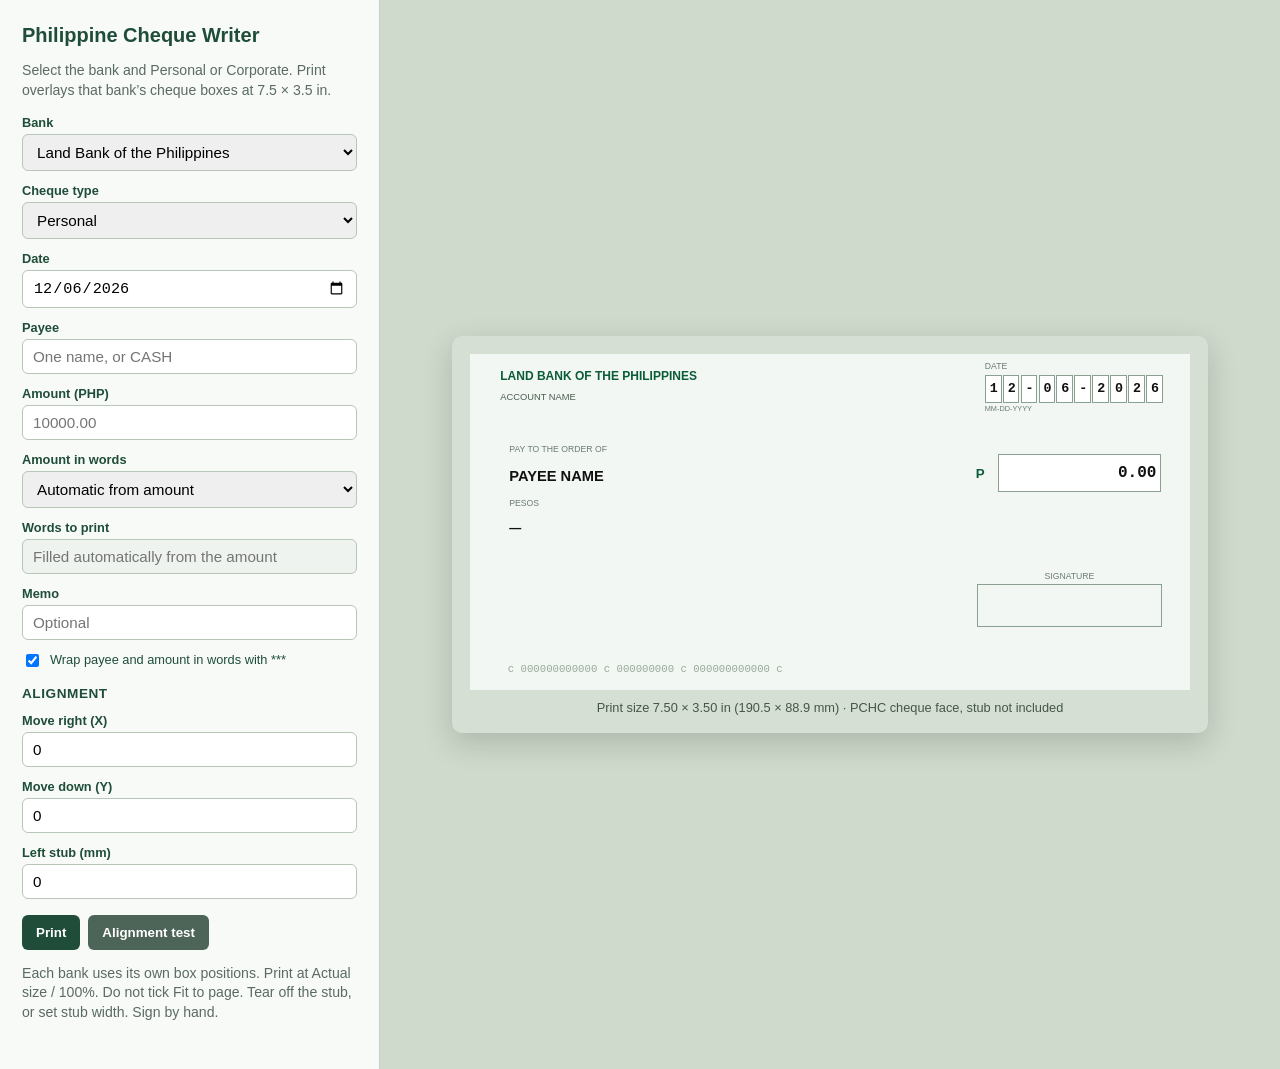
==== web/index.html @ 15959cfe "Add Philippine Cheque Writer with GitHub Pages deploy" ====
<!DOCTYPE html>
<html lang="en">
<head>
  <meta charset="UTF-8" />
  <meta name="viewport" content="width=device-width, initial-scale=1" />
  <title>Philippine Cheque Writer</title>
  <link rel="stylesheet" href="styles.css" />
</head>
<body>
  <div class="app">
    <aside class="panel">
      <h1>Philippine Cheque Writer</h1>
      <p class="lede">Select the bank and Personal or Corporate. Print overlays that bank’s cheque boxes at 7.5 × 3.5 in.</p>

      <label>Bank
        <select id="bank"></select>
      </label>
      <label>Cheque type
        <select id="chequeType">
          <option value="personal">Personal</option>
          <option value="corporate">Corporate</option>
        </select>
      </label>
      <label>Date
        <input id="date" type="date" />
      </label>
      <label>Payee
        <input id="payee" type="text" placeholder="One name, or CASH" autocomplete="off" />
      </label>
      <label>Amount (PHP)
        <input id="amount" type="text" inputmode="decimal" placeholder="10000.00" />
      </label>
      <label>Amount in words
        <select id="wordsMode">
          <option value="auto">Automatic from amount</option>
          <option value="manual">Type manually</option>
        </select>
      </label>
      <label>Words to print
        <input id="amountWords" type="text" placeholder="Filled automatically from the amount" autocomplete="off" readonly />
      </label>
      <label>Memo
        <input id="memo" type="text" placeholder="Optional" />
      </label>
      <label class="check">
        <input id="pad" type="checkbox" checked />
        Wrap payee and amount in words with ***
      </label>

      <div class="align">
        <h2>Alignment</h2>
        <label>Move right (X)
          <input id="offsetX" type="number" step="0.1" value="0" />
        </label>
        <label>Move down (Y)
          <input id="offsetY" type="number" step="0.1" value="0" />
        </label>
        <label>Left stub (mm)
          <input id="stub" type="number" step="0.1" min="0" value="0" />
        </label>
      </div>

      <div class="actions">
        <button id="printBtn" type="button">Print</button>
        <button id="testBtn" type="button" class="secondary">Alignment test</button>
      </div>
      <p class="hint">Each bank uses its own box positions. Print at Actual size / 100%. Do not tick Fit to page. Tear off the stub, or set stub width. Sign by hand.</p>
    </aside>

    <main class="stage">
      <div id="sheet">
        <div id="cheque">
          <div class="guide-art">
            <div class="bank-name" id="guideBank"></div>
            <div class="acct-name">ACCOUNT NAME</div>
            <div class="label pay-label">PAY TO THE ORDER OF</div>
            <div class="label date-label">DATE</div>
            <div class="label date-hint">MM-DD-YYYY</div>
            <div class="label pesos-label">PESOS</div>
            <div class="label sig-label">SIGNATURE</div>
            <div class="peso-sign">P</div>
            <div class="date-boxes" id="dateBoxes"></div>
            <div class="box figures-box"></div>
            <div class="box sig-box" id="sigBox1"></div>
            <div class="box sig-box" id="sigBox2"></div>
            <div class="micr">c 000000000000 c 000000000 c 000000000000 c</div>
          </div>
          <div class="overlay">
            <div id="fDate" class="field date"></div>
            <div id="fPayee" class="field payee"></div>
            <div id="fFigures" class="field figures"></div>
            <div id="fWords" class="field words-line"></div>
            <div id="fMemo" class="field memo"></div>
          </div>
        </div>
        <p id="sizeCaption">Print size 7.5 × 3.5 in (190.5 × 88.9 mm) · PCHC cheque face, stub not included</p>
      </div>
    </main>
  </div>
  <script src="templates.js"></script>
  <script src="engine.js"></script>
  <script src="app.js"></script>
</body>
</html>
---- web/styles.css ----
:root {
  --green: #1f4d3a;
  --green-2: #2e6b52;
  --paper: #e7eee6;
  --ink: #122018;
  --muted: #5b6b62;
}

* { box-sizing: border-box; }
html, body { margin: 0; height: 100%; }
body {
  font-family: "Segoe UI", Arial, sans-serif;
  color: var(--ink);
  background: #cfd9cc;
}

.app {
  display: grid;
  grid-template-columns: minmax(280px, 380px) 1fr;
  min-height: 100%;
}

.panel {
  background: #f7faf6;
  padding: 24px 22px 32px;
  border-right: 1px solid #c3d0c2;
  overflow: auto;
}
h1 { font-size: 1.25rem; margin: 0 0 8px; color: var(--green); }
h2 { font-size: 0.85rem; margin: 16px 0 8px; color: var(--green); text-transform: uppercase; letter-spacing: 0.04em; }
.lede, .hint { color: var(--muted); font-size: 0.88rem; line-height: 1.4; }
label { display: block; font-size: 0.8rem; font-weight: 600; margin-top: 12px; color: var(--green); }
input, select {
  display: block;
  width: 100%;
  margin-top: 4px;
  padding: 8px 10px;
  border: 1px solid #b7c6b6;
  border-radius: 6px;
  font-size: 0.95rem;
}
.check { font-weight: 500; display: flex; gap: 8px; align-items: flex-start; }
.check input { width: auto; margin-top: 2px; }
input[readonly] { background: #eef3ef; color: #355343; }
.actions { display: flex; gap: 8px; margin-top: 16px; }
button {
  background: var(--green);
  color: #fff;
  border: 0;
  border-radius: 6px;
  padding: 10px 14px;
  font-weight: 600;
  cursor: pointer;
}
button.secondary { background: #4d6558; }
button:hover { background: var(--green-2); }

.stage {
  display: flex;
  align-items: center;
  justify-content: center;
  padding: 28px;
  overflow: auto;
}

#sheet {
  background: #d5dfd3;
  padding: 18px;
  border-radius: 10px;
  box-shadow: 0 10px 30px rgba(18, 32, 24, 0.18);
}

#sizeCaption {
  margin: 10px 0 0;
  text-align: center;
  font-size: 0.8rem;
  color: #44554a;
}

.guide-art { position: absolute; inset: 0; }
.bank-name {
  position: absolute; left: 8mm; top: 4mm;
  font-size: 9pt; font-weight: 700; color: var(--green);
}
.acct-name { position: absolute; left: 8mm; top: 10mm; font-size: 7pt; color: #4a5c50; }
.label { position: absolute; font-size: 6.5pt; color: #6b7c70; }
.pay-label { left: 8mm; top: 21mm; }
.date-label { left: 133mm; top: 3.2mm; }
.date-hint { left: 133mm; top: 14mm; font-size: 5.5pt; }
.pesos-label { left: 8mm; top: 36.5mm; }
.sig-label { left: 128mm; top: 58mm; width: 52mm; text-align: center; }
.peso-sign {
  position: absolute; font-weight: 700; color: var(--green); font-size: 10pt;
}
.date-boxes { position: absolute; display: flex; }
.date-boxes span {
  flex: 1;
  border: 0.2mm solid #8aa090;
  background: #fff;
  margin-right: 0.3mm;
}
.box { position: absolute; border: 0.25mm solid #8aa090; background: #fff; }
.sig-box { left: 128mm; top: 62mm; width: 52mm; height: 10mm; background: transparent; }
.micr {
  position: absolute; left: 10mm; bottom: 4mm; width: 170mm;
  font-family: "Courier New", monospace; font-size: 8pt; color: #9aaa9a;
}

.overlay { position: absolute; inset: 0; pointer-events: none; }
.field {
  position: absolute;
  color: #111;
  white-space: nowrap;
  overflow: hidden;
  display: flex;
  align-items: center;
}
.field.date {
  font-family: "Courier New", monospace;
  font-weight: 700;
  letter-spacing: 0;
}
.field.date span {
  display: inline-flex;
  align-items: center;
  justify-content: center;
}
.field.figures {
  font-family: "Courier New", monospace;
  font-weight: 700;
  justify-content: flex-end;
  padding-right: 1.2mm;
}
.field.payee, .field.words-line { font-weight: 700; }

@media print {
  @page {
    size: 190.5mm 88.9mm;
    margin: 0;
  }
  html, body {
    background: #fff;
    height: auto;
  }
  .app { display: block; }
  .app > .panel { display: none; }
  .stage {
    display: block;
    padding: 0;
    overflow: visible;
  }
  #sheet {
    background: transparent;
    padding: 0;
    border-radius: 0;
    box-shadow: none;
  }
  #cheque {
    border: 0;
    background: transparent;
    box-shadow: none;
    overflow: visible;
  }
  .guide-art { display: none; }
  .field { color: #000; }
  #sizeCaption { display: none; }
}
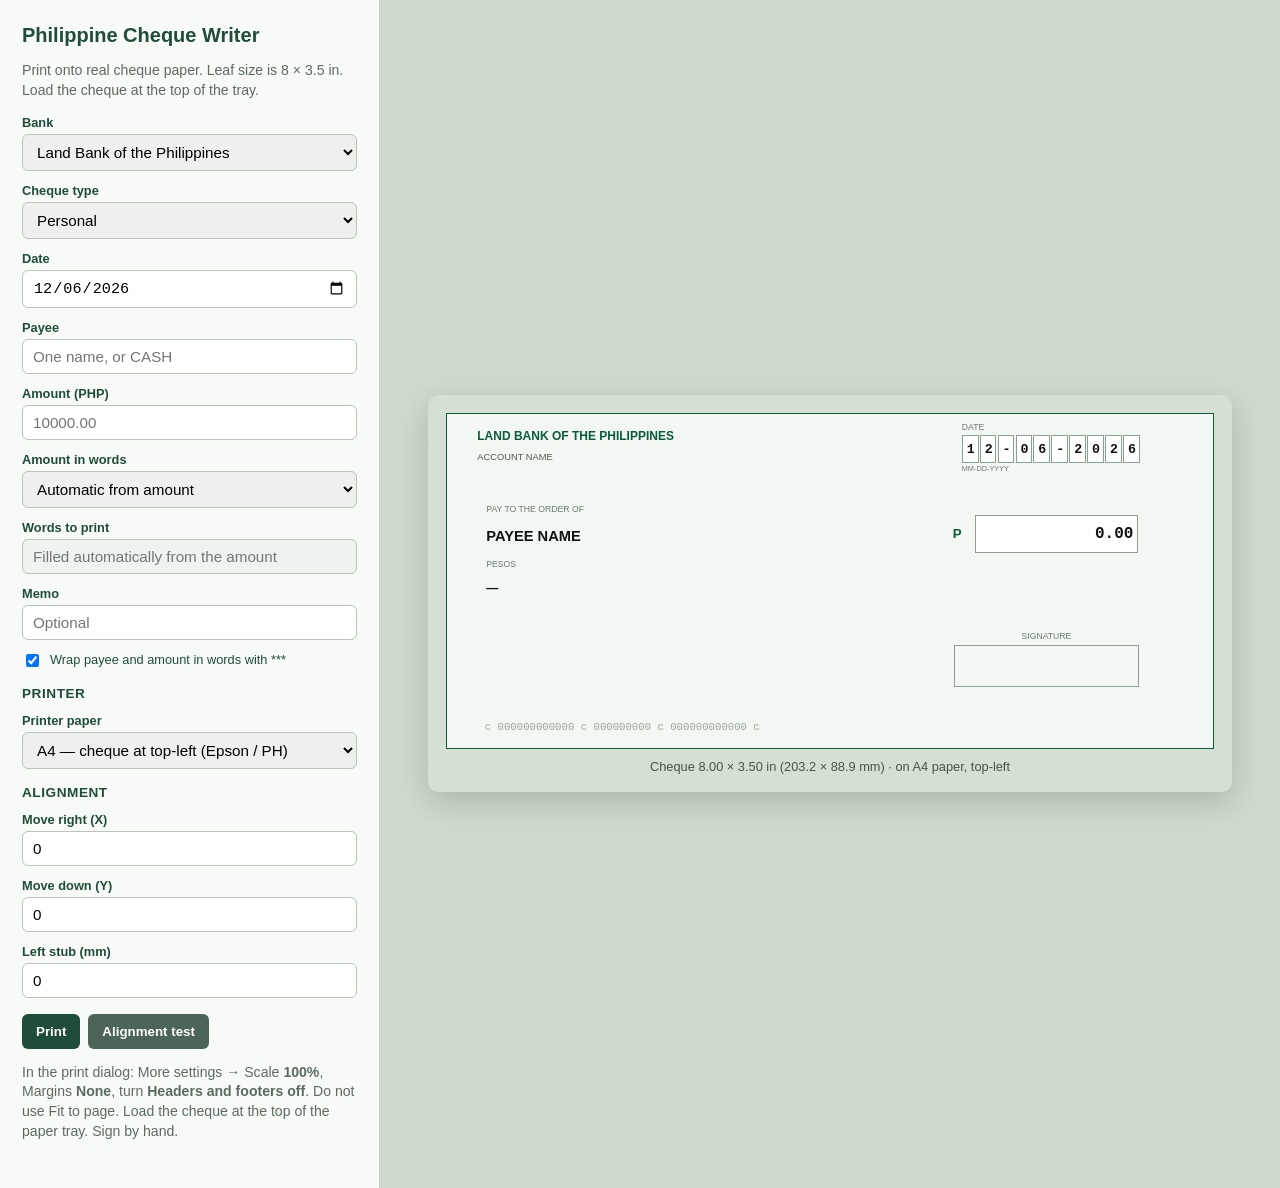
==== commit b0b7c6ca: "update" ====
--- a/web/index.html
+++ b/web/index.html
@@ -10,7 +10,7 @@
   <div class="app">
     <aside class="panel">
       <h1>Philippine Cheque Writer</h1>
-      <p class="lede">Select the bank and Personal or Corporate. Print overlays that bank’s cheque boxes at 7.5 × 3.5 in.</p>
+      <p class="lede">Print onto real cheque paper. Leaf size is 8 × 3.5 in. Load the cheque at the top of the tray.</p>
 
       <label>Bank
         <select id="bank"></select>
@@ -48,6 +48,14 @@
       </label>
 
       <div class="align">
+        <h2>Printer</h2>
+        <label>Printer paper
+          <select id="paperMode">
+            <option value="a4" selected>A4 — cheque at top-left (Epson / PH)</option>
+            <option value="letter">Letter — cheque at top-left</option>
+            <option value="cheque">Cheque stock 8 × 3.5 in</option>
+          </select>
+        </label>
         <h2>Alignment</h2>
         <label>Move right (X)
           <input id="offsetX" type="number" step="0.1" value="0" />
@@ -64,7 +72,7 @@
         <button id="printBtn" type="button">Print</button>
         <button id="testBtn" type="button" class="secondary">Alignment test</button>
       </div>
-      <p class="hint">Each bank uses its own box positions. Print at Actual size / 100%. Do not tick Fit to page. Tear off the stub, or set stub width. Sign by hand.</p>
+      <p class="hint">In the print dialog: More settings → Scale <strong>100%</strong>, Margins <strong>None</strong>, turn <strong>Headers and footers off</strong>. Do not use Fit to page. Load the cheque at the top of the paper tray. Sign by hand.</p>
     </aside>
 
     <main class="stage">
--- a/web/styles.css
+++ b/web/styles.css
@@ -70,6 +70,13 @@
   box-shadow: 0 10px 30px rgba(18, 32, 24, 0.18);
 }
 
+#cheque {
+  position: relative;
+  overflow: hidden;
+  border: 1px solid #8aa090;
+  background: #f4f7f2;
+}
+
 #sizeCaption {
   margin: 10px 0 0;
   text-align: center;
@@ -135,33 +142,46 @@
 
 @media print {
   @page {
-    size: 190.5mm 88.9mm;
     margin: 0;
   }
   html, body {
-    background: #fff;
-    height: auto;
+    background: #fff !important;
+    height: auto !important;
+    width: auto !important;
+    margin: 0 !important;
+    padding: 0 !important;
   }
-  .app { display: block; }
-  .app > .panel { display: none; }
+  .app {
+    display: block !important;
+    min-height: 0;
+  }
+  .app > .panel { display: none !important; }
   .stage {
-    display: block;
-    padding: 0;
-    overflow: visible;
+    display: block !important;
+    align-items: stretch !important;
+    justify-content: flex-start !important;
+    padding: 0 !important;
+    margin: 0 !important;
+    overflow: visible !important;
   }
   #sheet {
-    background: transparent;
-    padding: 0;
+    background: transparent !important;
+    padding: 0 !important;
+    margin: 0 !important;
     border-radius: 0;
     box-shadow: none;
+    position: absolute;
+    top: 0;
+    left: 0;
   }
   #cheque {
-    border: 0;
-    background: transparent;
+    border: 0 !important;
+    background: transparent !important;
     box-shadow: none;
     overflow: visible;
+    margin: 0;
   }
-  .guide-art { display: none; }
+  .guide-art { display: none !important; }
   .field { color: #000; }
-  #sizeCaption { display: none; }
+  #sizeCaption { display: none !important; }
 }
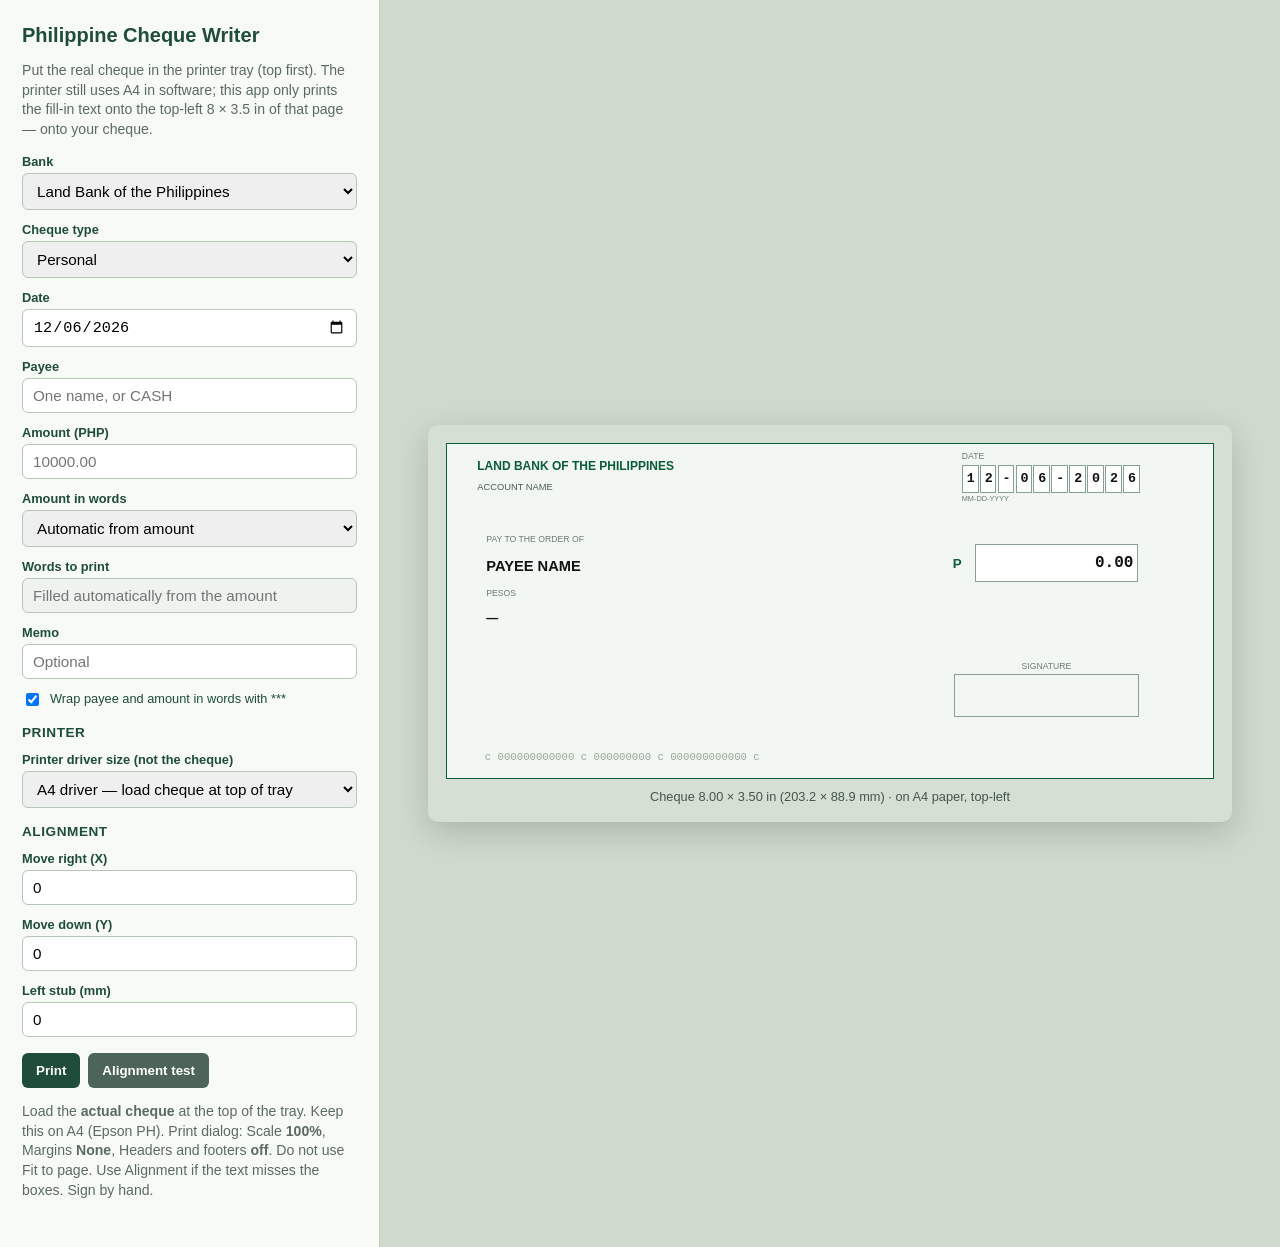
==== commit c69b5fcb: "update" ====
--- a/web/index.html
+++ b/web/index.html
@@ -10,7 +10,7 @@
   <div class="app">
     <aside class="panel">
       <h1>Philippine Cheque Writer</h1>
-      <p class="lede">Print onto real cheque paper. Leaf size is 8 × 3.5 in. Load the cheque at the top of the tray.</p>
+      <p class="lede">Put the real cheque in the printer tray (top first). The printer still uses A4 in software; this app only prints the fill-in text onto the top-left 8 × 3.5 in of that page — onto your cheque.</p>
 
       <label>Bank
         <select id="bank"></select>
@@ -49,11 +49,10 @@
 
       <div class="align">
         <h2>Printer</h2>
-        <label>Printer paper
+        <label>Printer driver size (not the cheque)
           <select id="paperMode">
-            <option value="a4" selected>A4 — cheque at top-left (Epson / PH)</option>
-            <option value="letter">Letter — cheque at top-left</option>
-            <option value="cheque">Cheque stock 8 × 3.5 in</option>
+            <option value="a4" selected>A4 driver — load cheque at top of tray</option>
+            <option value="letter">Letter driver — load cheque at top of tray</option>
           </select>
         </label>
         <h2>Alignment</h2>
@@ -72,7 +71,7 @@
         <button id="printBtn" type="button">Print</button>
         <button id="testBtn" type="button" class="secondary">Alignment test</button>
       </div>
-      <p class="hint">In the print dialog: More settings → Scale <strong>100%</strong>, Margins <strong>None</strong>, turn <strong>Headers and footers off</strong>. Do not use Fit to page. Load the cheque at the top of the paper tray. Sign by hand.</p>
+      <p class="hint">Load the <strong>actual cheque</strong> at the top of the tray. Keep this on A4 (Epson PH). Print dialog: Scale <strong>100%</strong>, Margins <strong>None</strong>, Headers and footers <strong>off</strong>. Do not use Fit to page. Use Alignment if the text misses the boxes. Sign by hand.</p>
     </aside>
 
     <main class="stage">
@@ -101,7 +100,8 @@
             <div id="fMemo" class="field memo"></div>
           </div>
         </div>
-        <p id="sizeCaption">Print size 7.5 × 3.5 in (190.5 × 88.9 mm) · PCHC cheque face, stub not included</p>
+        <p id="sizeCaption">Cheque 8.00 × 3.50 in on A4 paper, top-left</p>
+      </div>
       </div>
     </main>
   </div>
--- a/web/styles.css
+++ b/web/styles.css
@@ -170,11 +170,14 @@
     margin: 0 !important;
     border-radius: 0;
     box-shadow: none;
-    position: absolute;
-    top: 0;
-    left: 0;
+    position: relative !important;
+    top: 0 !important;
+    left: 0 !important;
   }
   #cheque {
+    position: absolute !important;
+    top: 0 !important;
+    left: 0 !important;
     border: 0 !important;
     background: transparent !important;
     box-shadow: none;
